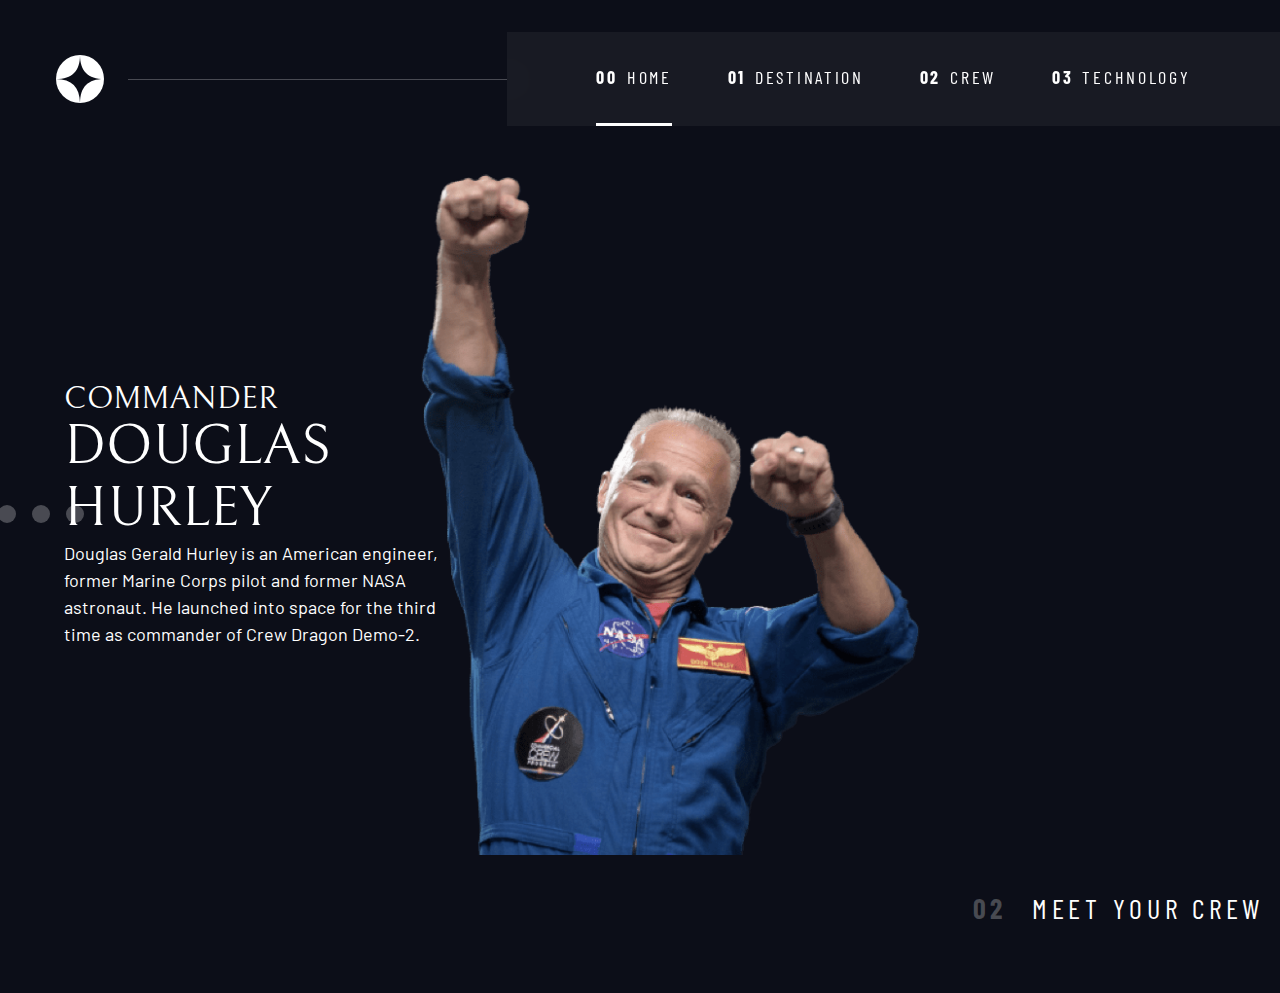
==== crew-page.html @ e014a776 "Setting up the crew page" ====
<!DOCTYPE html>
<html lang="en">
  <head>
    <meta charset="UTF-8" />
    <meta name="viewport" content="width=device-width, initial-scale=1.0" />

    <link
      rel="icon"
      type="image/png"
      sizes="32x32"
      href="./assets/favicon-32x32.png"
    />
    <!-- Google fonts -->
    <link rel="preconnect" href="https://fonts.googleapis.com" />
    <link rel="preconnect" href="https://fonts.gstatic.com" crossorigin />
    <link
      href="https://fonts.googleapis.com/css2?family=Barlow+Condensed:wght@400;700&family=Bellefair&family=Barlow:wght@400;700&display=swap"
      rel="stylesheet"
    />

    <!-- Our custom CSS -->
    <link rel="stylesheet" href="index.css" />
    <title>Frontend Mentor | Space tourism website</title>
    <script src="index.js" defer></script>
  </head>

  <body class="crew">
    <a class="skip-to-content" href="#main">Skip to content</a>
    <header class="primary-header flex">
      <div>
        <img
          src="./assets/shared/logo.svg"
          alt="space tourism logo"
          class="logo"
        />
      </div>
      <button class="mobile-nav-toggle" aria-controls="primary-navigation">
        <span class="sr-only" aria-expanded="false">Menu</span>
      </button>
      <nav>
        <ul
          id="primary-navigation"
          data-visible="false"
          class="primary-navigation underline-indicators flex"
        >
          <li class="active">
            <a
              class="ff-sans-cond uppercase text-white letter-spacing-2"
              href="index.html"
              ><span aria-hidden="true">00</span>Home</a
            >
          </li>
          <li>
            <a
              class="ff-sans-cond uppercase text-white letter-spacing-2"
              href="destination.html"
              ><span aria-hidden="true">01</span>Destination</a
            >
          </li>
          <li>
            <a
              class="ff-sans-cond uppercase text-white letter-spacing-2"
              href="crew.html"
              ><span aria-hidden="true">02</span>Crew</a
            >
          </li>
          <li>
            <a
              class="ff-sans-cond uppercase text-white letter-spacing-2"
              href="technology.html"
              ><span aria-hidden="true">03</span>Technology</a
            >
          </li>
        </ul>
      </nav>
    </header>

    <main id="main" class="grid-container grid-container--crew flow">
      <h1 class="numbered-title">
        <span aria-hidden="true">02</span> Meet your crew
      </h1>

      <div class="dot-indicators flex">
        <button aria-selected="true">
          <span class="sr-only">The commander</span>
        </button>
        <button aria-selected="false">
          <span class="sr-only">The mission specialist</span>
        </button>
        <button aria-selected="false">
          <span class="sr-only">The pilot</span>
        </button>
        <button aria-selected="false">
          <span class="sr-only">The crew engineer</span>
        </button>
      </div>

      <article class="crew-details">
        <h2 class="fs-600 ff-serif uppercase">Commander</h2>
        <p class="fs-700 uppercase ff-serif">Douglas Hurley</p>
        <p>
          Douglas Gerald Hurley is an American engineer, former Marine Corps
          pilot and former NASA astronaut. He launched into space for the third
          time as commander of Crew Dragon Demo-2.
        </p>
      </article>

      <img src="assets/crew/image-douglas-hurley.png" alt="Douglas Hurley" />
    </main>
  </body>
</html>
---- index.css ----
/* ------------------- */
/* Custom properties   */
/* ------------------- */

:root {
  /* colors */
  --clr-dark: 230 35% 7%;
  --clr-light: 231 77% 90%;
  --clr-white: 0 0% 100%;
  
  /* font-sizes */
  --fs-900: clamp(5rem, 8vw + 1rem, 9.375rem);
  --fs-800: 3.5rem;
  --fs-700: 1.5rem;
  --fs-600: 1rem;
  --fs-500: 1rem;
  --fs-400: 0.9375rem;
  --fs-300: 1rem;
  --fs-200: 0.875rem;
  
  /* font-families */
  --ff-serif: "Bellefair", serif;
  --ff-sans-cond: "Barlow Condensed", sans-serif;
  --ff-sans-normal: "Barlow", sans-serif;
}

@media (min-width: 35em) {
  :root {
      --fs-800: 5rem;
      --fs-700: 2.5rem;
      --fs-600: 1.5rem;
      --fs-500: 1.25rem;
      --fs-400: 1rem;
  }
}

@media (min-width: 45em) {
  :root {
      /* font-sizes */
      --fs-800: 6.25rem;
      --fs-700: 3.5rem;
      --fs-600: 2rem;
      --fs-500: 1.75rem;
      --fs-400: 1.125rem;
  }
}


/* ------------------- */
/* Reset               */
/* ------------------- */

/* https://piccalil.li/blog/a-modern-css-reset/ */

/* Box sizing */
*,
*::before,
*::after {
  box-sizing: border-box;
}

/* Reset margins */
body,
h1,
h2,
h3,
h4,
h5,
p,
figure,
picture {
  margin: 0; 
}

h1,
h2,
h3,
h4,
h5,
h6,
p {
  font-weight: 400;
}

/* set up the body */
body {
  font-family: var(--ff-sans-normal);
  font-size: var(--fs-400);
  color: hsl( var(--clr-white) );
  background-color: hsl( var(--clr-dark) );
  line-height: 1.5;
  min-height: 100vh;
  
  display: grid;
  grid-template-rows: min-content 1fr;
  
  overflow-x: hidden;
}

/* make images easier to work with */
img,
picutre {
  max-width: 100%;
  display: block;
}

/* make form elements easier to work with */
input,
button,
textarea,
select {
  font: inherit;
}

/* remove animations for people who've turned them off */
@media (prefers-reduced-motion: reduce) {  
*,
*::before,
*::after {
  animation-duration: 0.01ms !important;
  animation-iteration-count: 1 !important;
  transition-duration: 0.01ms !important;
  scroll-behavior: auto !important;
}
}


/* ------------------- */
/* Utility classes     */
/* ------------------- */

/* general */

.flex {
  display: flex;
  gap: var(--gap, 1rem);
}

.grid {
  display: grid;
  gap: var(--gap, 1rem);
}

.d-block {
  display: block;
}

.flow > *:where(:not(:first-child)) {
  margin-top: var(--flow-space, 1rem);
}

.container {
  padding-inline: 2em;
  margin-inline: auto;
  max-width: 80rem;
}

.sr-only {
position: absolute; 
width: 1px;
height: 1px;
padding: 0;
margin: -1px; 
overflow: hidden;
clip: rect(0, 0, 0, 0);
white-space: nowrap; /* added line */
border: 0;
}

.skip-to-content {
  position: absolute;
  z-index: 9999;
  background: hsl( var(--clr-white) );
  color: hsl( var(--clr-dark) ); 
  padding: .5em 1em;
  margin-inline: auto;
  transform: translateY(-100%);
  transition: transform 250ms ease-in;
}

.skip-to-content:focus {
  transform: translateY(0);
}

/* colors */

.bg-dark { background-color: hsl( var(--clr-dark) );}
.bg-accent { background-color: hsl( var(--clr-light) );}
.bg-white { background-color: hsl( var(--clr-white) );}

.text-dark { color: hsl( var(--clr-dark) );}
.text-accent { color: hsl( var(--clr-light) );}
.text-white { color: hsl( var(--clr-white) );}

/* typography */

.ff-serif { font-family: var(--ff-serif); } 
.ff-sans-cond { font-family: var(--ff-sans-cond); } 
.ff-sans-normal { font-family: var(--ff-sans-normal); } 

.letter-spacing-1 { letter-spacing: 4.75px; } 
.letter-spacing-2 { letter-spacing: 2.7px; } 
.letter-spacing-3 { letter-spacing: 2.35px; } 

.uppercase { text-transform: uppercase; }

.fs-900 { font-size: var(--fs-900); }
.fs-800 { font-size: var(--fs-800); }
.fs-700 { font-size: var(--fs-700); }
.fs-600 { font-size: var(--fs-600); }
.fs-500 { font-size: var(--fs-500); }
.fs-400 { font-size: var(--fs-400); }
.fs-300 { font-size: var(--fs-300); }
.fs-200 { font-size: var(--fs-200); }

.fs-900,
.fs-800,
.fs-700,
.fs-600 {
  line-height: 1.1;
}

.numbered-title {
  font-family: var(--ff-sans-cond);
  font-size: var(--fs-500);
  text-transform: uppercase;
  letter-spacing: 4.72px; 
}

.numbered-title span {
  margin-right: .5em;
  font-weight: 700;
  color: hsl( var(--clr-white) / .25);
}


/* ------------------- */
/* Compontents         */
/* ------------------- */

.large-button {
  font-size: 2rem;
  position: relative;
  z-index: 1;
  display: inline-grid;
  place-items: center;
  padding: 0 2em;
  border-radius: 50%;
  aspect-ratio: 1;
  text-decoration: none;
}

.large-button::after {
  content: '';
  position: absolute;
  z-index: -1;
  width: 100%;
  height: 100%;
  background: hsl( var(--clr-white) / .1);
  border-radius: 50%;
  opacity: 0;
  transition: opacity 500ms linear, transform 750ms ease-in-out;
}

.large-button:hover::after,
.large-button:focus::after {
  opacity: 1;
  transform: scale(1.5);
}

/* primary-header */

.logo {
  margin: 1.5rem clamp(1.5rem, 5vw, 3.5rem);
}

.primary-header {
  justify-content: space-between;
  align-items: center;
}

.primary-navigation {
  --gap: clamp(1.5rem, 5vw, 3.5rem);
  --underline-gap: 2rem;
  list-style: none;
  padding: 0;
  margin: 0;
  background: hsl( var(--clr-white) / 0.05);
  backdrop-filter: blur(1.5rem);
}

.primary-navigation a {
  text-decoration: none;
}

.primary-navigation a > span {
  font-weight: 700;
  margin-right: .5em;
}

.mobile-nav-toggle {
  display: none;
}

@media (max-width: 35rem) {
  .primary-navigation {
      --underline-gap: .5rem;
      position: fixed;
      z-index: 1000;
      inset: 0 0 0 30%;
      list-style: none;
      padding: min(20rem, 15vh) 2rem;
      margin: 0;
      flex-direction: column;
      transform: translateX(100%);
      transition: transform 500ms ease-in-out;
  }
  
  .primary-navigation[data-visible="true"] {
      transform: translateX(0);
  }
  
  .primary-navigation.underline-indicators > .active {
     border: 0;
  }
  
  .mobile-nav-toggle {
      display: block;
      position: absolute;
      z-index: 2000;
      right: 1rem;
      top: 2rem;
      background: transparent;
      background-image: url(./assets/shared/icon-hamburger.svg);
      background-repeat: no-repeat;
      background-position: center;
      width: 1.5rem;
      aspect-ratio: 1;
      border: 0;
  }
  
  .mobile-nav-toggle[aria-expanded="true"] {
      background-image: url(./assets/shared/icon-close.svg);
  }
  
  .mobile-nav-toggle:focus-visible {
      outline: 5px solid white;
      outline-offset: 5px;
  }
  
}

@media (min-width: 35em) {
  .primary-navigation {
      padding-inline: clamp(3rem, 7vw, 7rem);
  }
}

@media (min-width: 35em) and (max-width: 44.999em) {
  .primary-navigation a > span {
      display: none;
  }
}

@media (min-width: 45em) {
  
   .primary-header::after {
       content: '';
       display: block;
       position: relative;
       height: 1px;
       width: 100%;
       margin-right: -2.5rem;
       background: hsl( var(--clr-white) / .25);
       order: 1;
   }
   
  nav {
      order: 2;
  }
  
  .primary-navigation {
      margin-block: 2rem;
  }
  
 
}


.underline-indicators > * {
  cursor: pointer;
  padding: var(--underline-gap, 1rem) 0;
  border: 0;
  border-bottom: .2rem solid hsl( var(--clr-white) / 0 );
}

.underline-indicators > *:hover,
.underline-indicators > *:focus {
  border-color: hsl( var(--clr-white) / .5);
}

.underline-indicators > .active,
.underline-indicators > [aria-selected="true"] {
  color: hsl( var(--clr-white) / 1);
  border-color: hsl( var(--clr-white) / 1); 
}

.tab-list {
  --gap: 2rem;
}

.dot-indicators > * {
  cursor: pointer;
  border: 0;
  border-radius: 50%;
  padding: .5em;
  background-color: hsl( var(--clr-white) / .25);
}

.dot-indicators > *:hover,
.dot-indicators > *:focus { 
  background-color: hsl( var(--clr-white) / .5);
}

.dot-indicators > [aria-selected="true"] {
  background-color: hsl( var(--clr-white) / 1); 
}


/* ----------------------------- */
/* Page specific background      */
/* ----------------------------- */
body {
  background-size: cover;
  background-position: bottom center;
}
/* home */
.home {
  background-image: url(./assets/home/background-home-mobile.jpg);
}

@media (min-width: 35rem) {
  .home {
      background-position: center center;
      background-image: url(./assets/home/background-home-tablet.jpg);
  }
}

@media (min-width: 45rem) {
  .home {
      background-image: url(./assets/home/background-home-desktop.jpg);
  }
} 

/* ----------------------------- */
/* Layout                        */
/* ----------------------------- */


.grid-container {
  text-align: center;
  display: grid;
  place-items: center;
  padding-inline: 1rem;
  padding-bottom: 4rem;
}

.grid-container * {
  max-width: 50ch;
}

.numbered-title {
  grid-area: title;
}

/* destination layout */

.grid-container--destination {
  --flow-space: 2rem;
  grid-template-areas: 
      'title'
      'image'
      'tabs'
      'content';
}

.grid-container--destination > img {
  grid-area: image;
  max-width: 60%;
}

.grid-container--destination > .tab-list {
  grid-area: tabs;
}

.grid-container--destination > .destination-info {
  grid-area: content;
}

.destination-meta {
  flex-direction: column;
  border-top: 1px solid hsl( var(--clr-white) / .1);
  padding-top: 2.5rem;
  margin-top: 2.5rem;
}

.destination-meta p {
  font-size: 1.75rem;
}

@media (min-width: 35em) {
  .numbered-title {
      justify-self: start;
      margin-top: 2rem;
  }
  
  .destination-meta {
      flex-direction: row;
      justify-content: space-evenly;
  }
}

@media (min-width: 45em) {
  .grid-container {
      text-align: left;
      column-gap: var(--container-gap, 2rem);
      grid-template-columns: minmax(1rem, 1fr) repeat(2, minmax(0, 30rem)) minmax(1rem, 1fr);
  }
  
  .grid-container--home {
      padding-bottom: max(6rem, 20vh);
      align-items: end;
  }
  
  .grid-container--home > *:first-child {
      grid-column: 2;
  }

  .grid-container--home > *:last-child {
      grid-column: 3;
  }
  
  .grid-container--destination {
      justify-items: start;
      align-content: start;
      grid-template-areas: 
          '. title title .'
          '. image tabs .'
          '. image content .';
  }
  
  .grid-container--destination > img {
      max-width: 90%;
  }
  
  .destination-meta {
      --gap: 6rem;
      justify-content: start;
  }

}
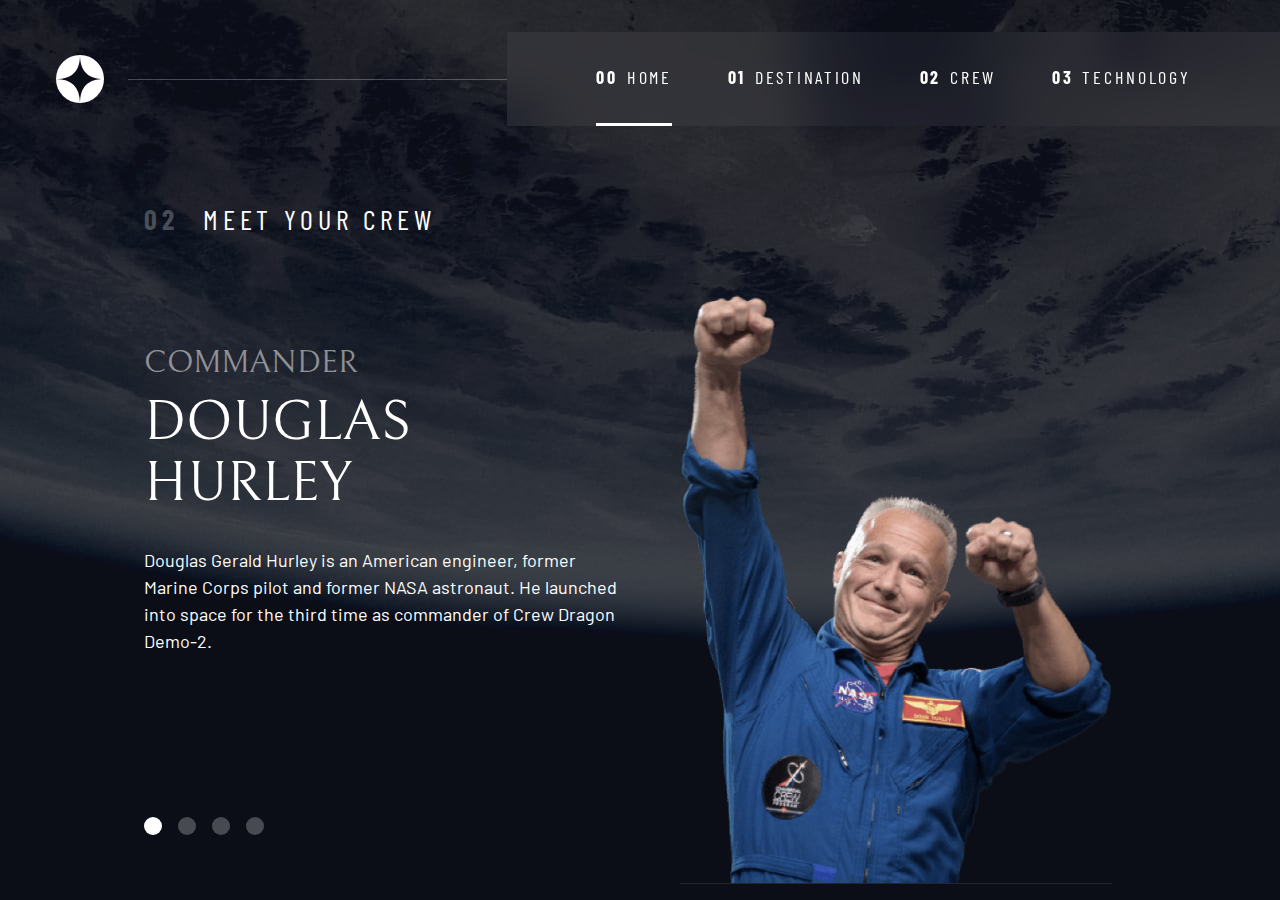
==== commit 8b4dedbe: "Crew Page Layout Setup" ====
--- a/crew-page.html
+++ b/crew-page.html
@@ -95,9 +95,11 @@
         </button>
       </div>
 
-      <article class="crew-details">
-        <h2 class="fs-600 ff-serif uppercase">Commander</h2>
-        <p class="fs-700 uppercase ff-serif">Douglas Hurley</p>
+      <article class="crew-details flow">
+        <header class="flow flow--space-small">
+          <h2 class="fs-600 ff-serif uppercase">Commander</h2>
+          <p class="fs-700 uppercase ff-serif">Douglas Hurley</p>
+        </header>
         <p>
           Douglas Gerald Hurley is an American engineer, former Marine Corps
           pilot and former NASA astronaut. He launched into space for the third
--- a/index.css
+++ b/index.css
@@ -147,6 +147,10 @@
 
 .flow > *:where(:not(:first-child)) {
   margin-top: var(--flow-space, 1rem);
+}
+
+.flow--space-small {
+  --flow-space: .75rem;
 }
 
 .container {
@@ -389,9 +393,10 @@
 
 .underline-indicators > * {
   cursor: pointer;
-  padding: var(--underline-gap, 1rem) 0;
+  padding: var(--underline-gap, .5rem) 0;
   border: 0;
   border-bottom: .2rem solid hsl( var(--clr-white) / 0 );
+  background-color: transparent;
 }
 
 .underline-indicators > *:hover,
@@ -452,6 +457,42 @@
   }
 } 
 
+/* destination */
+.destination {
+  background-image: url(./assets/destination/background-destination-mobile.jpg);
+}
+
+@media (min-width: 35rem) {
+  .destination {
+      background-position: center center;
+      background-image: url(./assets/destination/background-destination-tablet.jpg);
+  }
+}
+
+@media (min-width: 45rem) {
+  .destination {
+      background-image: url(./assets/destination/background-destination-desktop.jpg);
+  }
+} 
+
+/* crew */
+.crew {
+  background-image: url(./assets/home/background-crew-mobile.jpg);
+}
+
+@media (min-width: 35rem) {
+  .crew {
+      background-position: center center;
+      background-image: url(./assets/crew/background-crew-tablet.jpg);
+  }
+}
+
+@media (min-width: 45rem) {
+  .crew {
+      background-image: url(./assets/crew/background-crew-desktop.jpg);
+  }
+} 
+
 /* ----------------------------- */
 /* Layout                        */
 /* ----------------------------- */
@@ -465,7 +506,7 @@
   padding-bottom: 4rem;
 }
 
-.grid-container * {
+.grid-container p:not([class]) {
   max-width: 50ch;
 }
 
@@ -508,6 +549,35 @@
   font-size: 1.75rem;
 }
 
+/* crew layout */
+
+.grid-container--crew {
+  --flow-space: 2rem;
+  grid-template-areas: 
+      'title'
+      'image'
+      'tabs'
+      'content';
+}
+
+.grid-container--crew > img {
+  grid-area: image;
+  max-width: 60%;
+  border-bottom: 1px solid hsl( var(--clr-white) / .1);
+}
+
+.grid-container--crew > .dot-indicators {
+  grid-area: tabs;
+}
+
+.grid-container--crew > .crew-details {
+  grid-area: content;
+}
+
+.crew-details h2 {
+  color: hsl( var(--clr-white) / .5);
+}
+
 @media (min-width: 35em) {
   .numbered-title {
       justify-self: start;
@@ -518,6 +588,17 @@
       flex-direction: row;
       justify-content: space-evenly;
   }
+  
+  .grid-container--crew {
+      padding-bottom: 0;
+      grid-template-areas: 
+          'title'
+          'content'
+          'tabs'
+          'image';
+  }
+  
+  
 }
 
 @media (min-width: 45em) {
@@ -549,13 +630,29 @@
           '. image content .';
   }
   
-  .grid-container--destination > img {
+  .grid-container--destination > img,
+  .grid-container--crew > img {
       max-width: 90%;
   }
-  
+   
   .destination-meta {
-      --gap: 6rem;
+      --gap: min(6vw, 6rem);
       justify-content: start;
   }
+  
+  .grid-container--crew {
+      grid-template-areas: 
+          '. title title .'
+          '. content image .'
+          '. tabs image .';
+  }
+  
+  .grid-container--crew > .dot-indicators {
+      justify-self: start;
+  }
+  
+  /* .grid-container--crew > img {
+      align-self: end;
+  } */
 
 }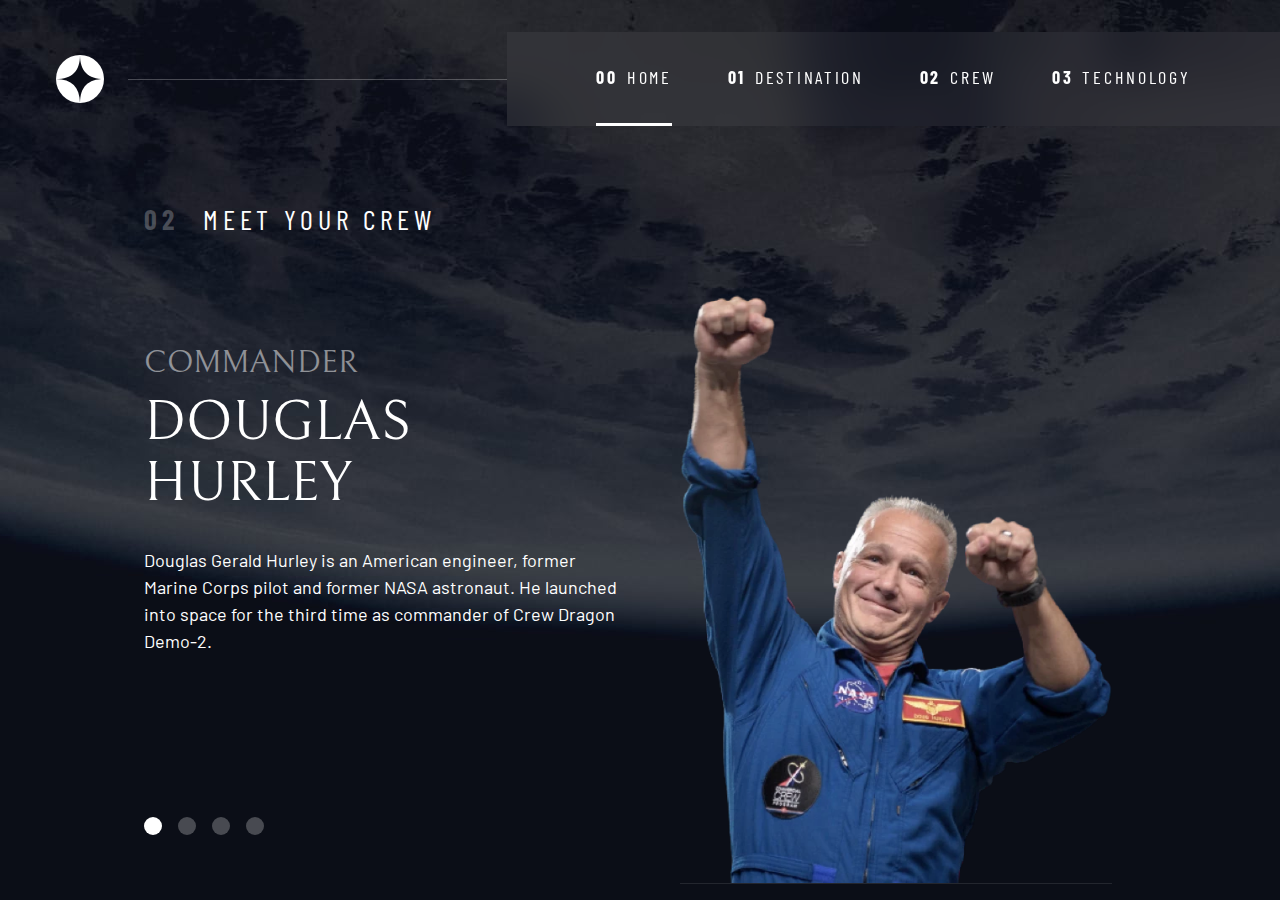
==== commit 6399c210: "Funtionality: Crew Page Navigation Setup" ====
--- a/crew-page.html
+++ b/crew-page.html
@@ -21,7 +21,8 @@
     <!-- Our custom CSS -->
     <link rel="stylesheet" href="index.css" />
     <title>Frontend Mentor | Space tourism website</title>
-    <script src="index.js" defer></script>
+    <script src="navigation.js" defer></script>
+    <script src="tabs.js" defer></script>
   </head>
 
   <body class="crew">
@@ -80,22 +81,56 @@
         <span aria-hidden="true">02</span> Meet your crew
       </h1>
 
-      <div class="dot-indicators flex">
-        <button aria-selected="true">
+      <div
+        class="dot-indicators flex"
+        role="tablist"
+        aria-label="crew member list"
+      >
+        <button
+          aria-selected="true"
+          aria-controls="commander-tab"
+          role="tab"
+          data-image="commander-image"
+          tabindex="0"
+        >
           <span class="sr-only">The commander</span>
         </button>
-        <button aria-selected="false">
+        <button
+          aria-selected="false"
+          aria-controls="mission-tab"
+          role="tab"
+          data-image="mission-image"
+          tabindex="-1"
+        >
           <span class="sr-only">The mission specialist</span>
         </button>
-        <button aria-selected="false">
+        <button
+          aria-selected="false"
+          aria-controls="pilot-tab"
+          role="tab"
+          data-image="pilot-image"
+          tabindex="-1"
+        >
           <span class="sr-only">The pilot</span>
         </button>
-        <button aria-selected="false">
+        <button
+          aria-selected="false"
+          aria-controls="crew-tab"
+          role="tab"
+          data-image="crew-image"
+          tabindex="-1"
+        >
           <span class="sr-only">The crew engineer</span>
         </button>
       </div>
 
-      <article class="crew-details flow">
+      <!-- commander -->
+      <article
+        class="crew-details flow"
+        id="commander-tab"
+        role="tabpanel"
+        tabindex="0"
+      >
         <header class="flow flow--space-small">
           <h2 class="fs-600 ff-serif uppercase">Commander</h2>
           <p class="fs-700 uppercase ff-serif">Douglas Hurley</p>
@@ -107,7 +142,96 @@
         </p>
       </article>
 
-      <img src="assets/crew/image-douglas-hurley.png" alt="Douglas Hurley" />
+      <!-- mission specialist -->
+      <article
+        hidden
+        class="crew-details flow"
+        id="mission-tab"
+        role="tabpanel"
+        tabindex="0"
+      >
+        <header class="flow flow--space-small">
+          <h2 class="fs-600 ff-serif uppercase">Mission Specialist</h2>
+          <p class="fs-700 uppercase ff-serif">Mark SHuttleworth</p>
+        </header>
+        <p>
+          Mark Richard Shuttleworth is the founder and CEO of Canonical, the
+          company behind the Linux-based Ubuntu operating system. Shuttleworth
+          became the first South African to travel to space as a space tourist.
+        </p>
+      </article>
+
+      <!-- pilot -->
+      <article
+        hidden
+        class="crew-details flow"
+        id="pilot-tab"
+        role="tabpanel"
+        tabindex="0"
+      >
+        <header class="flow flow--space-small">
+          <h2 class="fs-600 ff-serif uppercase">Pilot</h2>
+          <p class="fs-700 uppercase ff-serif">Victor Glover</p>
+        </header>
+        <p>
+          Pilot on the first operational flight of the SpaceX Crew Dragon to the
+          International Space Station. Glover is a commander in the U.S. Navy
+          where he pilots an F/A-18.He was a crew member of Expedition 64, and
+          served as a station systems flight engineer.
+        </p>
+      </article>
+
+      <!-- engineer -->
+      <article
+        hidden
+        class="crew-details flow"
+        id="crew-tab"
+        role="tabpanel"
+        tabindex="0"
+      >
+        <header class="flow flow--space-small">
+          <h2 class="fs-600 ff-serif uppercase">Flight Engineer</h2>
+          <p class="fs-700 uppercase ff-serif">Anousheh Ansari</p>
+        </header>
+        <p>
+          Anousheh Ansari is an Iranian American engineer and co-founder of
+          Prodea Systems. Ansari was the fourth self-funded space tourist, the
+          first self-funded woman to fly to the ISS, and the first Iranian in
+          space.
+        </p>
+      </article>
+
+      <picture id="commander-image">
+        <source
+          srcset="assets/crew/image-douglas-hurley.webp"
+          type="image/webp"
+        />
+        <img src="assets/crew/image-douglas-hurley.png" alt="Douglas Hurley" />
+      </picture>
+      <picture hidden id="mission-image">
+        <source
+          srcset="assets/crew/image-mark-shuttleworth.webp"
+          type="image/webp"
+        />
+        <img
+          src="assets/crew/image-mark-shuttleworth.png"
+          alt="Douglas Hurley"
+        />
+      </picture>
+      <picture hidden id="pilot-image">
+        <source
+          srcset="assets/crew/image-victor-glover.webp"
+          type="image/webp"
+        />
+        <img src="assets/crew/image-victor-glover.png" alt="Douglas Hurley" />
+      </picture>
+      <picture hidden id="crew-image">
+        <source
+          srcset="assets/crew/image-anousheh-ansari.webp"
+          type="image/webp"
+        />
+        <img src="assets/crew/image-anousheh-ansari.png" alt="Douglas Hurley" />
+      </picture>
     </main>
   </body>
 </html>
--- a/index.css
+++ b/index.css
@@ -525,7 +525,7 @@
       'content';
 }
 
-.grid-container--destination > img {
+.grid-container--destination > picture {
   grid-area: image;
   max-width: 60%;
 }
@@ -560,7 +560,7 @@
       'content';
 }
 
-.grid-container--crew > img {
+.grid-container--crew > picture {
   grid-area: image;
   max-width: 60%;
   border-bottom: 1px solid hsl( var(--clr-white) / .1);
@@ -630,8 +630,8 @@
           '. image content .';
   }
   
-  .grid-container--destination > img,
-  .grid-container--crew > img {
+  .grid-container--destination > picture,
+  .grid-container--crew > picture{
       max-width: 90%;
   }
    
@@ -651,8 +651,13 @@
       justify-self: start;
   }
   
-  /* .grid-container--crew > img {
+  /* .grid-container--crew > picture {
       align-self: end;
   } */
 
-}+}
+
+
+/* [role="tab"]:focus {
+  color: limegreen;
+} */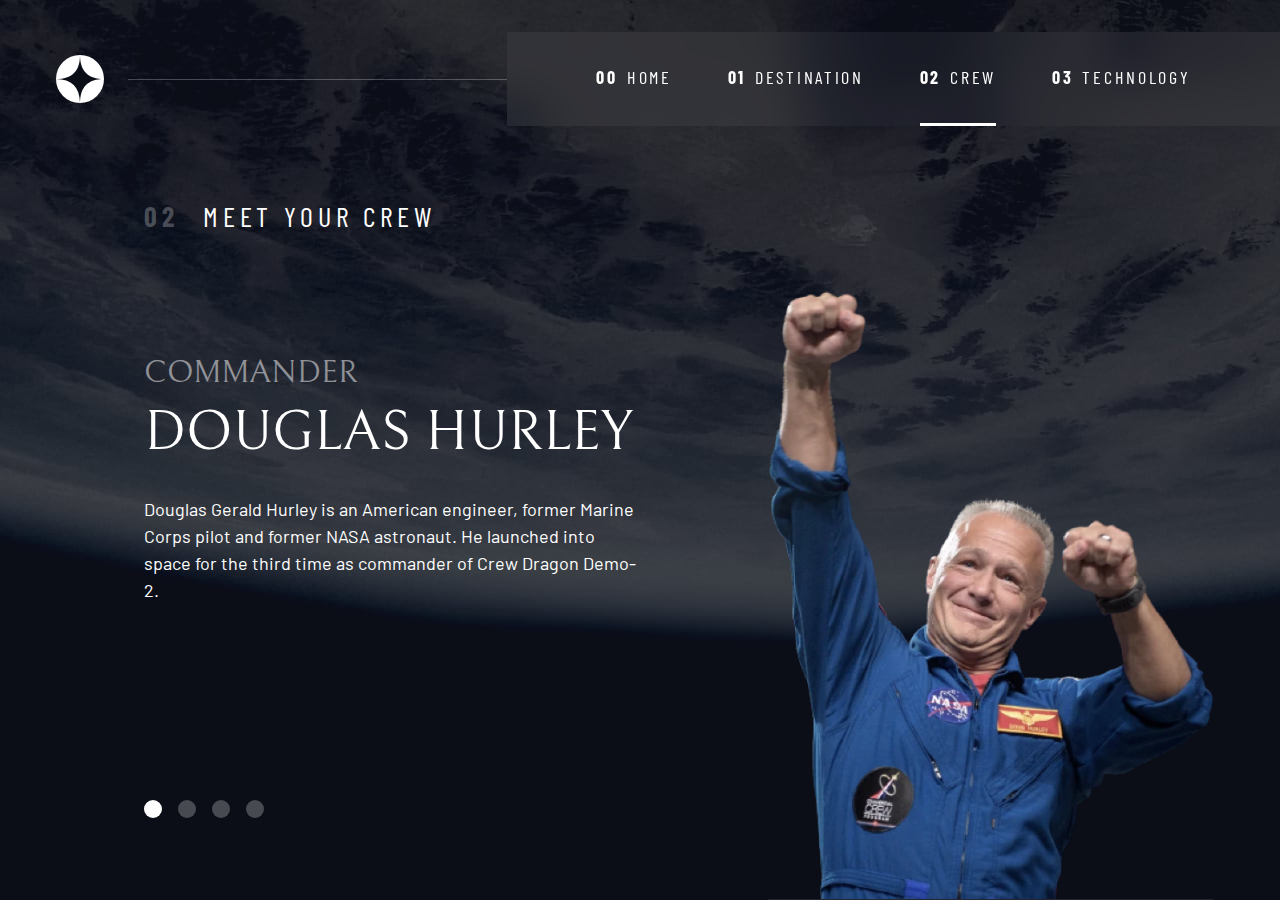
==== commit d9f57977: "Navbar tabs for Connecting pages" ====
--- a/crew-page.html
+++ b/crew-page.html
@@ -44,7 +44,7 @@
           data-visible="false"
           class="primary-navigation underline-indicators flex"
         >
-          <li class="active">
+          <li>
             <a
               class="ff-sans-cond uppercase text-white letter-spacing-2"
               href="index.html"
@@ -58,7 +58,7 @@
               ><span aria-hidden="true">01</span>Destination</a
             >
           </li>
-          <li>
+          <li class="active">
             <a
               class="ff-sans-cond uppercase text-white letter-spacing-2"
               href="crew.html"
--- a/index.css
+++ b/index.css
@@ -528,6 +528,7 @@
 .grid-container--destination > picture {
   grid-area: image;
   max-width: 60%;
+  align-self: start;
 }
 
 .grid-container--destination > .tab-list {
@@ -630,8 +631,7 @@
           '. image content .';
   }
   
-  .grid-container--destination > picture,
-  .grid-container--crew > picture{
+  .grid-container--destination > picture {
       max-width: 90%;
   }
    
@@ -641,23 +641,18 @@
   }
   
   .grid-container--crew {
+      grid-template-columns: minmax(1rem, 1fr) minmax(0, 37rem) minmax(0, 23rem) minmax(1rem, 1fr);
+      justify-items: start;
       grid-template-areas: 
           '. title title .'
           '. content image .'
           '. tabs image .';
   }
   
-  .grid-container--crew > .dot-indicators {
-      justify-self: start;
-  }
-  
-  /* .grid-container--crew > picture {
+  .grid-container--crew > picture {
+      grid-column: span 2;
       align-self: end;
-  } */
-
-}
-
-
-/* [role="tab"]:focus {
-  color: limegreen;
-} */+      max-width: 90%;
+  }
+
+}